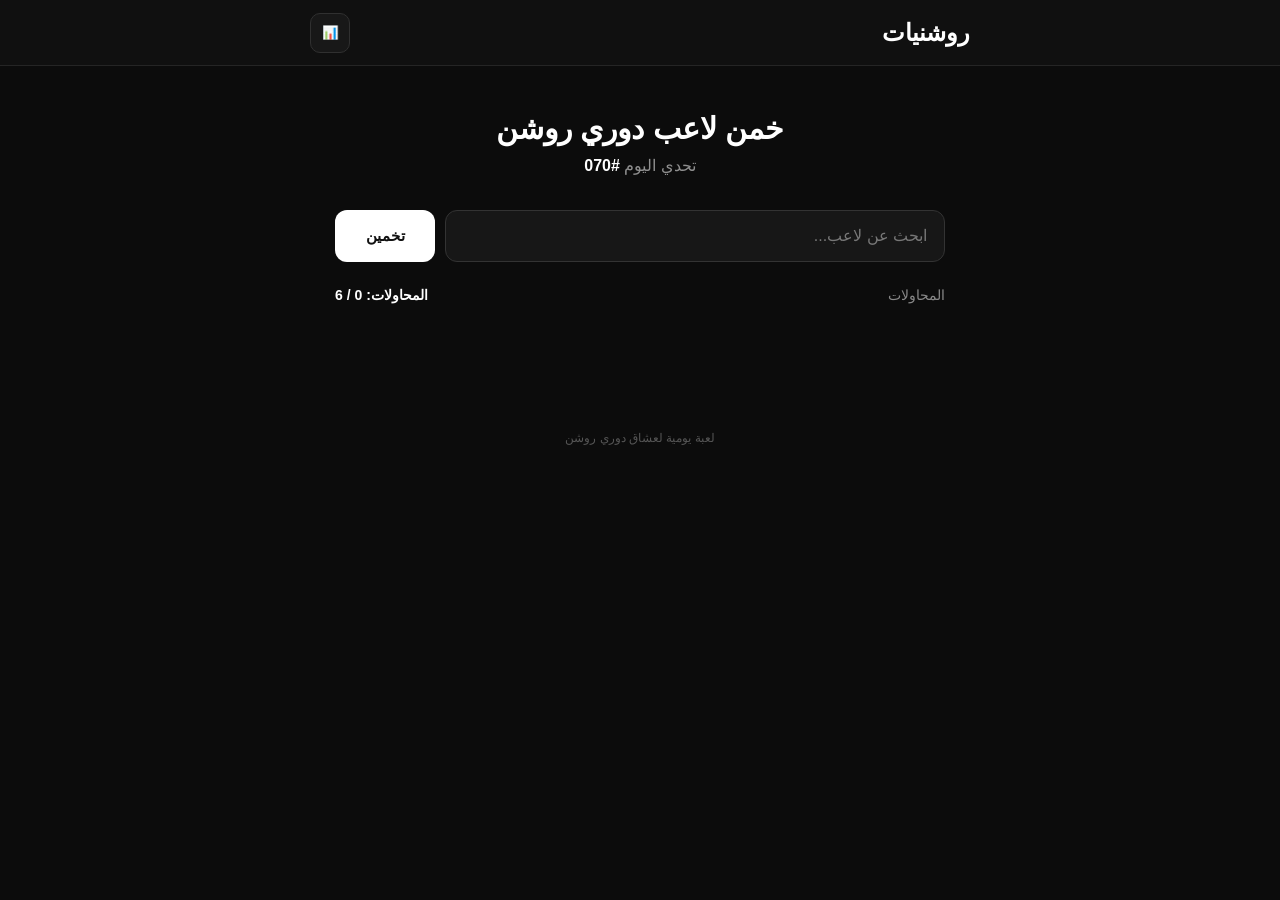
==== index.html @ 9f2ad2de "Add files via upload" ====
<!DOCTYPE html>
<html lang="ar" dir="rtl">

<head>
    <meta charset="UTF-8">
    <meta name="viewport" content="width=device-width, initial-scale=1.0">

    <title>خمن لاعب دوري روشن</title>

    <link rel="stylesheet" href="style.css">

   <script async src="https://pagead2.googlesyndication.com/pagead/js/adsbygoogle.js?client=ca-pub-7041048976719986"
     crossorigin="anonymous"></script>

     <link rel="icon" type="image/png" href="favicon.png">

</head>

<body>

    <header class="topbar">
        <div class="header-content">
            <div class="logo"> روشنيات</div>

            <div class="header-actions">

                <button class="icon-button"
                 title="الإحصائيات"
                 onclick="openStats()">
                 📊
                </button>
                
            </div>
        </div>
    </header>

    <main class="game-container">

        <section class="game-header">
            <h1>خمن لاعب دوري روشن</h1>

            <p class="challenge">
                تحدي اليوم
                <span>#<span id="challengeNumber"></span></span>
            </p>
        </section>


        <section class="search-section">

            <div class="search-area">

                <div class="input-wrapper">

                    <input
                        type="text"
                        id="playerInput"
                        placeholder="ابحث عن لاعب..."
                        autocomplete="off"
                    >

                    <div
                        id="suggestions"
                        class="suggestions">
                    </div>

                </div>

                <button
                    class="guess-button"
                    onclick="makeGuess()">
                    تخمين
                </button>

            </div>

        </section>


        <div class="attempts-bar">

            <span>المحاولات</span>

            <strong id="attempts">
                0 / 6
            </strong>

        </div>


        <section id="result"></section>


        <button
            id="shareButton"
            class="share-button"
            onclick="shareResult()"
            style="display: none;">
            مشاركة النتيجة
        </button>

           <div id="endCard" class="end-card" style="display: none;">

           <div class="end-icon" id="endIcon">🎉</div>

           <h2 id="endTitle">أحسنت!</h2>

           <p id="endMessage"></p>

           <div class="answer-card">
           <span>لاعب اليوم</span>
           <strong id="answerName"></strong>
           </div>

            <div class="next-challenge">
            <span>التحدي القادم بعد</span>
            <strong id="countdown">--:--:--</strong>
            </div>

            </div>

            <!-- نافذة الإحصائيات -->
<div id="statsModal" class="stats-modal">
    <div class="stats-box">

        <button class="close-stats" onclick="closeStats()">×</button>

        <h2>📊 إحصائياتك</h2>

        <div class="stats-grid">

            <div class="stat-item">
                <strong id="gamesPlayed">0</strong>
                <span>لعبت</span>
            </div>

            <div class="stat-item">
                <strong id="winPercentage">0%</strong>
                <span>نسبة الفوز</span>
            </div>

            <div class="stat-item">
                <strong id="currentStreak">0</strong>
                <span>السلسلة الحالية</span>
            </div>

            <div class="stat-item">
                <strong id="maxStreak">0</strong>
                <span>أفضل سلسلة</span>
            </div>

        </div>

    </div>
</div>

    </main>


    <footer>
        لعبة يومية لعشاق دوري روشن
    </footer>


    <script src="players.js"></script>
    <script src="script.js"></script>

</body>
</html>
---- style.css ----
* {
    box-sizing: border-box;
}

body {
    margin: 0;
    min-height: 100vh;

    font-family: Arial, sans-serif;

    background: #0c0c0c;
    color: #ffffff;

    direction: rtl;
}


/* HEADER */

.topbar {
    border-bottom: 1px solid #252525;
    background: #101010;
}

.header-content {
    max-width: 700px;
    height: 65px;

    margin: auto;
    padding: 0 20px;

    display: flex;
    align-items: center;
    justify-content: space-between;
}

.logo {
    font-weight: 900;
    font-size: 24px;
}

.header-actions {
    display: flex;
    gap: 8px;
}

.icon-button {
    width: 40px;
    height: 40px;

    padding: 0;

    border: 1px solid #303030;
    border-radius: 10px;

    background: #181818;
    color: white;

    cursor: pointer;
}


/* GAME */

.game-container {
    width: 100%;
    max-width: 650px;

    margin: auto;
    padding: 45px 20px 80px;
}

.game-header {
    text-align: center;
    margin-bottom: 35px;
}

.game-header h1 {
    margin: 0;

    font-size: 30px;
    font-weight: 800;
}

.challenge {
    margin-top: 10px;
    color: #8f8f8f;
}

.challenge span {
    color: #ffffff;
    font-weight: bold;
}


/* SEARCH */

.search-section {
    margin-bottom: 25px;
}

.search-area {
    display: flex;
    gap: 10px;
}

.input-wrapper {
    position: relative;
    flex: 1;
}

#playerInput {
    width: 100%;
    height: 52px;

    padding: 0 17px;

    border: 1px solid #333;
    border-radius: 12px;

    outline: none;

    background: #171717;
    color: white;

    font-size: 16px;
}

#playerInput:focus {
    border-color: #666;
}

#playerInput::placeholder {
    color: #777;
}

.guess-button {
    min-width: 100px;
    height: 52px;

    border: none;
    border-radius: 12px;

    background: #ffffff;
    color: #111111;

    font-size: 15px;
    font-weight: 800;

    cursor: pointer;
}


/* SUGGESTIONS */

.suggestions {
    display: none;

    position: absolute;

    top: 58px;
    right: 0;
    left: 0;

    z-index: 100;

    overflow: hidden;

    border: 1px solid #333;
    border-radius: 12px;

    background: #181818;

    box-shadow: 0 15px 35px rgba(0, 0, 0, 0.4);
}

.suggestion-item {
    padding: 13px 16px;

    text-align: right;

    border-bottom: 1px solid #292929;

    cursor: pointer;
}

.suggestion-item:last-child {
    border-bottom: none;
}

.suggestion-item:hover {
    background: #252525;
}

.suggestion-name {
    display: block;
    font-weight: 700;
}

.suggestion-club {
    display: block;

    margin-top: 4px;

    color: #888;
    font-size: 12px;
}


/* ATTEMPTS */

.attempts-bar {
    display: flex;
    justify-content: space-between;
    align-items: center;

    margin-bottom: 18px;

    color: #888;
    font-size: 14px;
}

.attempts-bar strong {
    color: white;
    direction: ltr;
    unicode-bidi: isolate;
}


/* RESULTS */

#result {
    display: flex;
    flex-direction: column;
    gap: 16px;
}

.guess-result {
    margin: 0;
}

.guess-result h3 {
    margin: 0 0 8px;

    font-size: 14px;
    font-weight: 700;

    color: #aaa;
}

.comparison {
    display: grid;

    grid-template-columns: repeat(6, 1fr);

    gap: 6px;
}

.info-box {
    min-height: 83px;

    padding: 8px 4px;

    border-radius: 10px;

    display: flex;
    flex-direction: column;
    align-items: center;
    justify-content: center;

    text-align: center;

    gap: 5px;
}

.info-box .label {
    font-size: 10px;
    opacity: 0.7;
}

.info-box strong {
    font-size: 12px;
}

.correct {
    background: #238636;
}

.wrong {
    background: #9e2a2a;
}


/* SHARE */

.share-button {
    display: block;

    width: 100%;
    height: 52px;

    margin: 30px auto 0;

    border: none;
    border-radius: 12px;

    background: #ffffff;
    color: #111;

    font-size: 16px;
    font-weight: 800;

    cursor: pointer;
}


/* FOOTER */

footer {
    padding: 30px 20px;

    text-align: center;

    color: #555;
    font-size: 12px;
}


/* MOBILE */

@media (max-width: 600px) {

    .game-container {
        padding-top: 35px;
    }

    .game-header h1 {
        font-size: 25px;
    }

    .comparison {
        grid-template-columns: repeat(3, 1fr);
    }

    .info-box {
        min-height: 75px;
    }

}


@media (max-width: 400px) {

    .search-area {
        flex-direction: column;
    }

    .guess-button {
        width: 100%;
    }

}

.arrow {
    display: block;
    width: 0;
    height: 0;
    margin-top: 3px;
}

.arrow.up {
    border-left: 6px solid transparent;
    border-right: 6px solid transparent;
    border-bottom: 8px solid white;
}

.arrow.down {
    border-left: 6px solid transparent;
    border-right: 6px solid transparent;
    border-top: 8px solid white;
}

.end-card {
    margin-top: 30px;
    padding: 28px;

    border: 1px solid #292929;
    border-radius: 16px;

    background: #141414;

    text-align: center;
}

.end-icon {
    margin-bottom: 8px;
    font-size: 32px;
}

.end-card h2 {
    margin: 0;
    font-size: 24px;
}

.end-card > p {
    margin: 8px 0 22px;
    color: #888;
}

.answer-card {
    padding: 16px;

    border: 1px solid #292929;
    border-radius: 12px;

    background: #0d0d0d;
}

.answer-card span {
    display: block;

    margin-bottom: 5px;

    color: #777;
    font-size: 12px;
}

.answer-card strong {
    font-size: 19px;
}

.next-challenge {
    margin-top: 22px;
}

.next-challenge span {
    display: block;

    margin-bottom: 6px;

    color: #777;
    font-size: 12px;
}

.next-challenge strong {
    direction: ltr;
    unicode-bidi: isolate;

    display: inline-block;

    font-size: 21px;
    letter-spacing: 2px;
}

/* ========================================
   نافذة الإحصائيات
======================================== */

.stats-modal {
    display: none;
    position: fixed;
    inset: 0;
    background: rgba(0, 0, 0, 0.75);
    z-index: 1000;

    align-items: center;
    justify-content: center;

    padding: 20px;
}

.stats-modal.show {
    display: flex;
}

.stats-box {
    position: relative;

    width: 100%;
    max-width: 430px;

    background: #161616;
    border: 1px solid #2b2b2b;
    border-radius: 18px;

    padding: 30px 20px 25px;

    text-align: center;
}

.stats-box h2 {
    margin: 0 0 25px;
    font-size: 22px;
    color: white;
}

.close-stats {
    position: absolute;
    top: 12px;
    left: 15px;

    border: none;
    background: transparent;

    color: #aaa;
    font-size: 28px;

    cursor: pointer;
}

.close-stats:hover {
    color: white;
}

.stats-grid {
    display: grid;
    grid-template-columns: repeat(4, 1fr);
    gap: 10px;
}

.stat-item {
    display: flex;
    flex-direction: column;
    align-items: center;

    gap: 6px;
}

.stat-item strong {
    font-size: 26px;
    color: white;
}

.stat-item span {
    font-size: 12px;
    color: #999;
}

/* للجوال */
@media (max-width: 500px) {
    .stats-grid {
        grid-template-columns: repeat(2, 1fr);
        gap: 20px;
    }
}
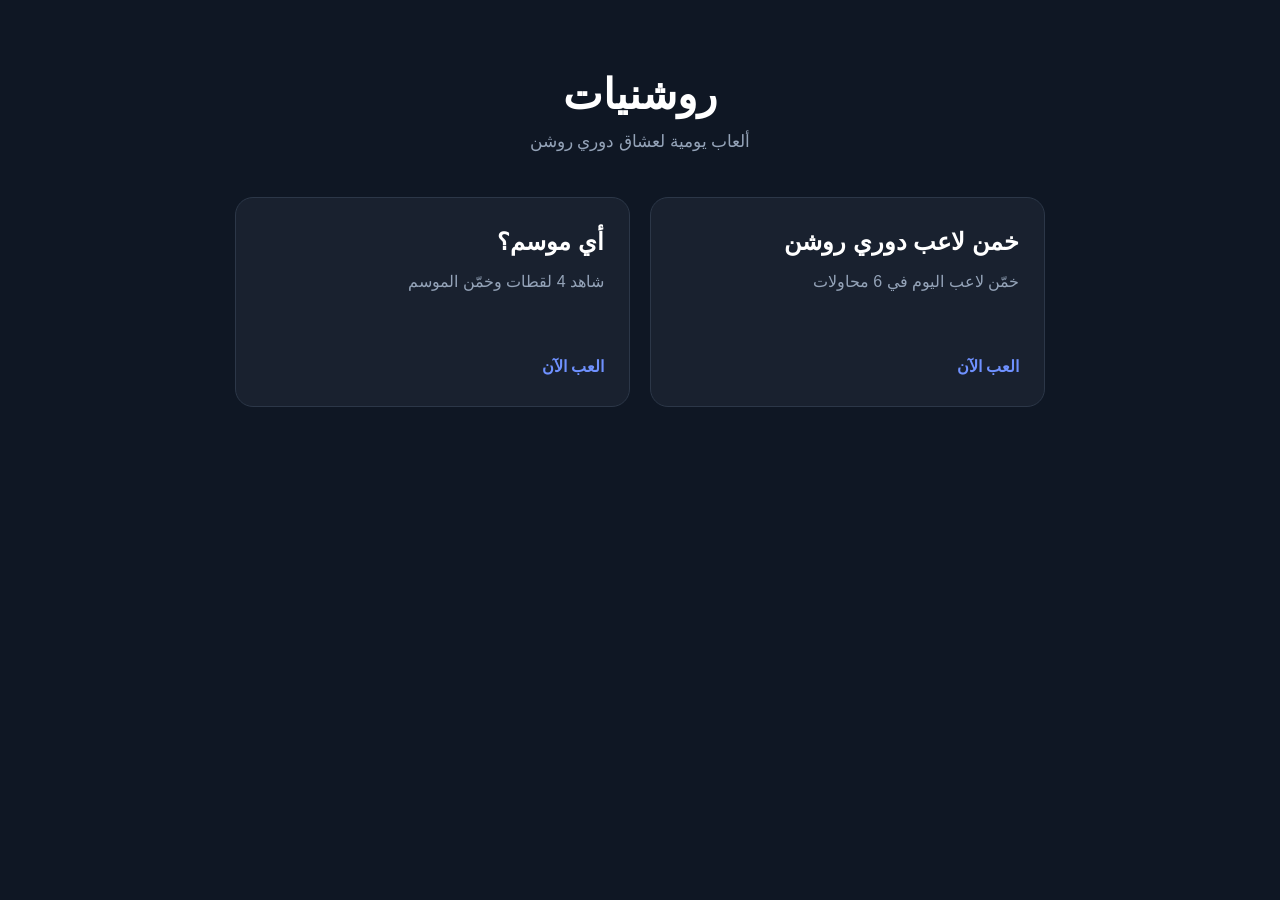
==== commit 6b7fef15: "Add files via upload" ====
--- a/index.html
+++ b/index.html
@@ -5,165 +5,35 @@
     <meta charset="UTF-8">
     <meta name="viewport" content="width=device-width, initial-scale=1.0">
 
-    <title>خمن لاعب دوري روشن</title>
+    <title>روشنيات</title>
 
-    <link rel="stylesheet" href="style.css">
-
-   <script async src="https://pagead2.googlesyndication.com/pagead/js/adsbygoogle.js?client=ca-pub-7041048976719986"
-     crossorigin="anonymous"></script>
-
-     <link rel="icon" type="image/png" href="favicon.png">
-
+    <link rel="icon" type="image/png" href="favicon.png">
+    <link rel="stylesheet" href="home.css">
 </head>
 
 <body>
 
-    <header class="topbar">
-        <div class="header-content">
-            <div class="logo"> روشنيات</div>
-
-            <div class="header-actions">
-
-                <button class="icon-button"
-                 title="الإحصائيات"
-                 onclick="openStats()">
-                 📊
-                </button>
-                
-            </div>
-        </div>
+    <header>
+        <h1>روشنيات</h1>
+        <p>ألعاب يومية لعشاق دوري روشن</p>
     </header>
 
-    <main class="game-container">
+    <main>
 
-        <section class="game-header">
-            <h1>خمن لاعب دوري روشن</h1>
+        <a href="guess/" class="game-card">
+            <h2>خمن لاعب دوري روشن</h2>
+            <p>خمّن لاعب اليوم في 6 محاولات</p>
+            <span>العب الآن</span>
+        </a>
 
-            <p class="challenge">
-                تحدي اليوم
-                <span>#<span id="challengeNumber"></span></span>
-            </p>
-        </section>
-
-
-        <section class="search-section">
-
-            <div class="search-area">
-
-                <div class="input-wrapper">
-
-                    <input
-                        type="text"
-                        id="playerInput"
-                        placeholder="ابحث عن لاعب..."
-                        autocomplete="off"
-                    >
-
-                    <div
-                        id="suggestions"
-                        class="suggestions">
-                    </div>
-
-                </div>
-
-                <button
-                    class="guess-button"
-                    onclick="makeGuess()">
-                    تخمين
-                </button>
-
-            </div>
-
-        </section>
-
-
-        <div class="attempts-bar">
-
-            <span>المحاولات</span>
-
-            <strong id="attempts">
-                0 / 6
-            </strong>
-
-        </div>
-
-
-        <section id="result"></section>
-
-
-        <button
-            id="shareButton"
-            class="share-button"
-            onclick="shareResult()"
-            style="display: none;">
-            مشاركة النتيجة
-        </button>
-
-           <div id="endCard" class="end-card" style="display: none;">
-
-           <div class="end-icon" id="endIcon">🎉</div>
-
-           <h2 id="endTitle">أحسنت!</h2>
-
-           <p id="endMessage"></p>
-
-           <div class="answer-card">
-           <span>لاعب اليوم</span>
-           <strong id="answerName"></strong>
-           </div>
-
-            <div class="next-challenge">
-            <span>التحدي القادم بعد</span>
-            <strong id="countdown">--:--:--</strong>
-            </div>
-
-            </div>
-
-            <!-- نافذة الإحصائيات -->
-<div id="statsModal" class="stats-modal">
-    <div class="stats-box">
-
-        <button class="close-stats" onclick="closeStats()">×</button>
-
-        <h2>📊 إحصائياتك</h2>
-
-        <div class="stats-grid">
-
-            <div class="stat-item">
-                <strong id="gamesPlayed">0</strong>
-                <span>لعبت</span>
-            </div>
-
-            <div class="stat-item">
-                <strong id="winPercentage">0%</strong>
-                <span>نسبة الفوز</span>
-            </div>
-
-            <div class="stat-item">
-                <strong id="currentStreak">0</strong>
-                <span>السلسلة الحالية</span>
-            </div>
-
-            <div class="stat-item">
-                <strong id="maxStreak">0</strong>
-                <span>أفضل سلسلة</span>
-            </div>
-
-        </div>
-
-    </div>
-</div>
+        <a href="season/" class="game-card">
+            <h2>أي موسم؟</h2>
+            <p>شاهد 4 لقطات وخمّن الموسم</p>
+            <span>العب الآن</span>
+        </a>
 
     </main>
 
+</body>
 
-    <footer>
-        لعبة يومية لعشاق دوري روشن
-    </footer>
-
-
-    <script src="players.js"></script>
-    <script src="script.js"></script>
-
-</body>
 </html>
--- a/home.css
+++ b/home.css
@@ -0,0 +1,98 @@
+* {
+    box-sizing: border-box;
+    margin: 0;
+    padding: 0;
+}
+
+body {
+    font-family: Arial, sans-serif;
+    direction: rtl;
+    background: #0f1724;
+    color: #ffffff;
+    min-height: 100vh;
+}
+
+header {
+    text-align: center;
+    padding: 70px 20px 45px;
+}
+
+header h1 {
+    font-size: 42px;
+    font-weight: 900;
+    margin-bottom: 12px;
+}
+
+header p {
+    color: #94a3b8;
+    font-size: 17px;
+}
+
+main {
+    width: 100%;
+    max-width: 850px;
+    margin: 0 auto;
+    padding: 0 20px 60px;
+
+    display: grid;
+    grid-template-columns: repeat(2, 1fr);
+    gap: 20px;
+}
+
+.game-card {
+    background: #19212f;
+    border: 1px solid #2c3748;
+    border-radius: 18px;
+    padding: 30px 25px;
+    min-height: 210px;
+
+    display: flex;
+    flex-direction: column;
+
+    color: #ffffff;
+    text-decoration: none;
+
+    transition: transform 0.2s ease, border-color 0.2s ease;
+}
+
+.game-card:hover {
+    transform: translateY(-4px);
+    border-color: #4f7cff;
+}
+
+.game-card h2 {
+    font-size: 24px;
+    margin-bottom: 12px;
+}
+
+.game-card p {
+    color: #94a3b8;
+    font-size: 16px;
+    line-height: 1.7;
+}
+
+.game-card span {
+    margin-top: auto;
+    padding-top: 25px;
+    font-size: 16px;
+    font-weight: 800;
+    color: #6f91ff;
+}
+
+@media (max-width: 650px) {
+    header {
+        padding-top: 50px;
+    }
+
+    header h1 {
+        font-size: 36px;
+    }
+
+    main {
+        grid-template-columns: 1fr;
+    }
+
+    .game-card {
+        min-height: 180px;
+    }
+}
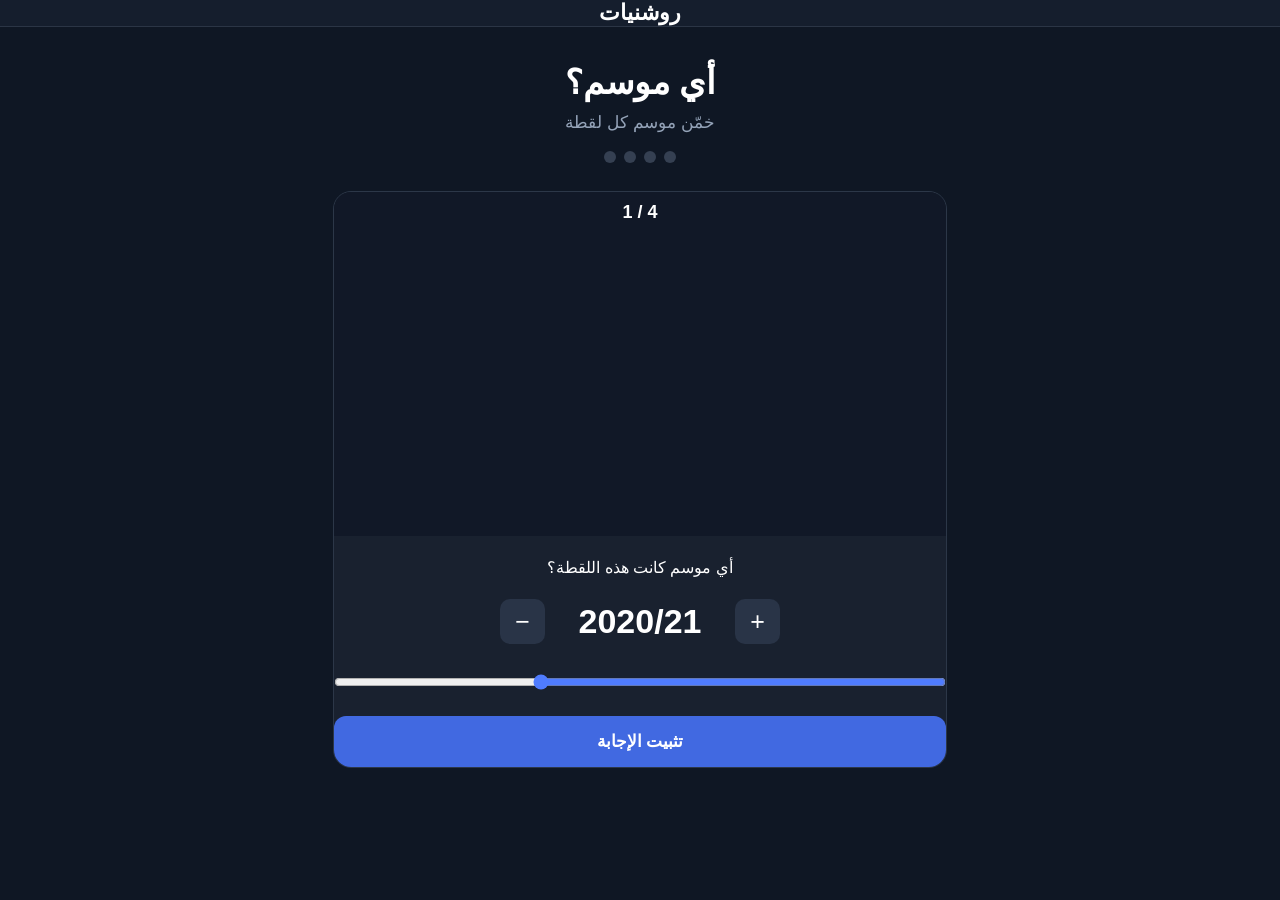
==== commit 4fd235f3: "Add files via upload" ====
--- a/index.html
+++ b/index.html
@@ -5,35 +5,121 @@
     <meta charset="UTF-8">
     <meta name="viewport" content="width=device-width, initial-scale=1.0">
 
-    <title>روشنيات</title>
+    <title>أي موسم؟ | روشنيات</title>
 
-    <link rel="icon" type="image/png" href="favicon.png">
-    <link rel="stylesheet" href="home.css">
+    <link rel="icon" type="image/png" href="../favicon.png">
+    <link rel="stylesheet" href="style.css">
 </head>
 
 <body>
 
-    <header>
-        <h1>روشنيات</h1>
-        <p>ألعاب يومية لعشاق دوري روشن</p>
+    <header class="topbar">
+        <div class="logo">روشنيات</div>
     </header>
 
-    <main>
+    <main class="game-container">
 
-        <a href="guess/" class="game-card">
-            <h2>خمن لاعب دوري روشن</h2>
-            <p>خمّن لاعب اليوم في 6 محاولات</p>
-            <span>العب الآن</span>
-        </a>
+        <section class="game-header">
+            <h1>أي موسم؟</h1>
+            <p>خمّن موسم كل لقطة</p>
 
-        <a href="season/" class="game-card">
-            <h2>أي موسم؟</h2>
-            <p>شاهد 4 لقطات وخمّن الموسم</p>
-            <span>العب الآن</span>
-        </a>
+            <div class="progress">
+                <span class="progress-item active"></span>
+                <span class="progress-item"></span>
+                <span class="progress-item"></span>
+                <span class="progress-item"></span>
+            </div>
+        </section>
+
+        <section class="clip-card">
+
+            <div class="clip-counter">
+                 <span id="currentClip">1</span> / 4
+            </div>
+
+            <div class="media-container">
+              <video id="gameMedia" autoplay muted loop playsinline></video>
+            </div>
+
+            <div class="season-picker">
+
+                <p class="question">أي موسم كانت هذه اللقطة؟</p>
+
+                <div class="season-control">
+    <button id="minusBtn">−</button>
+    <div id="seasonDisplay">2020/21</div>
+    <button id="plusBtn">+</button>
+</div>
+
+<input
+    type="range"
+    id="seasonSlider"
+    min="2008"
+    max="2026"
+    value="2020"
+    step="1"
+>
+
+
+
+<button id="submitBtn" class="submit-btn">تثبيت الإجابة</button>
+
+<div id="answerReveal" class="answer-reveal">
+
+    <div class="reveal-info">
+        <p>
+            إجابتك
+            <strong id="yourAnswer">—</strong>
+        </p>
+
+        <p>
+            الإجابة الصحيحة
+            <strong id="correctAnswer">—</strong>
+        </p>
+    </div>
+
+    <div id="pointsEarned" class="points-earned">
+        +0 نقطة
+    </div>
+
+    <button id="nextClipBtn" class="next-clip-btn">
+        المقطع التالي
+    </button>
+
+</div>
+
+            </div>
+
+        </section>
+
+        <section id="resultScreen" class="result-screen">
+         <h2>نتيجتك</h2>
+
+         <div class="final-score">
+          <span id="finalScore">0</span>
+          <span>/ 12</span>
+         </div>
+
+         <div id="resultColors" class="result-colors"></div>
+
+         <div id="resultDetails" class="result-details"></div>
+
+        <button id="copyResultBtn" class="copy-result-btn">
+                 نسخ النتيجة
+         </button>
+
+         <div class="next-challenge">
+            <p>التحدي القادم بعد</p>
+            <div id="countdown">00:00:00</div>
+         </div>
+
+         <p id="resultMessage"></p>
+       </section>
 
     </main>
 
+    <script src="clips.js"></script>
+    <script src="script.js"></script>
+
 </body>
-
 </html>
--- a/style.css
+++ b/style.css
@@ -0,0 +1,398 @@
+* {
+    box-sizing: border-box;
+    margin: 0;
+    padding: 0;
+}
+
+body {
+    font-family: Arial, sans-serif;
+    direction: rtl;
+    background: #0f1724;
+    color: #ffffff;
+    min-height: 100vh;
+}
+
+.topbar {
+    width: 100%;
+    background: #151e2d;
+    border-bottom: 1px solid #2b3545;
+}
+
+.header-content {
+    max-width: 700px;
+    margin: auto;
+    padding: 16px 20px;
+}
+
+.logo {
+    font-size: 22px;
+    font-weight: 900;
+}
+
+.game-container {
+    width: 100%;
+    max-width: 650px;
+    margin: 0 auto;
+    padding: 35px 18px 60px;
+}
+
+.game-header {
+    text-align: center;
+    margin-bottom: 28px;
+}
+
+.game-header h1 {
+    font-size: 34px;
+    margin-bottom: 10px;
+}
+
+.game-header p {
+    color: #94a3b8;
+    font-size: 17px;
+}
+
+.progress {
+    text-align: center;
+    color: #94a3b8;
+    font-weight: bold;
+    margin-bottom: 14px;
+}
+
+.clip-card {
+    background: #19212f;
+    border: 1px solid #2c3748;
+    border-radius: 18px;
+    overflow: hidden;
+    margin-bottom: 22px;
+}
+
+.media-container {
+    width: 100%;
+    aspect-ratio: 16 / 9;
+    background: #111827;
+    overflow: hidden;
+}
+
+#gameMedia {
+    width: 100%;
+    height: 100%;
+    object-fit: cover;
+    display: block;
+}
+
+.question {
+    padding: 22px;
+    text-align: center;
+}
+
+.question h2 {
+    font-size: 20px;
+    margin-bottom: 24px;
+}
+
+.season-control {
+    display: flex;
+    align-items: center;
+    justify-content: center;
+    gap: 20px;
+    margin-bottom: 20px;
+    direction: ltr;
+}
+
+.season-control button {
+    width: 45px;
+    height: 45px;
+    border: none;
+    border-radius: 10px;
+    background: #293447;
+    color: white;
+    font-size: 25px;
+    cursor: pointer;
+}
+
+.season-control button:hover {
+    background: #35445c;
+}
+
+#seasonDisplay {
+    min-width: 150px;
+    font-size: 34px;
+    font-weight: bold;
+    text-align: center;
+}
+
+input[type="range"] {
+    width: 100%;
+    accent-color: #4f7cff;
+    margin: 10px 0 6px;
+}
+
+.range-labels {
+    display: flex;
+    justify-content: space-between;
+    direction: ltr;
+    color: #77839a;
+    font-size: 14px;
+    margin-bottom: 22px;
+}
+
+.submit-btn {
+    width: 100%;
+    border: none;
+    border-radius: 12px;
+    padding: 15px;
+    background: #4169e1;
+    color: white;
+    font-size: 17px;
+    font-weight: bold;
+    cursor: pointer;
+    margin-top: 20px;
+}
+
+.submit-btn:hover {
+    background: #5279ec;
+}
+
+@media (max-width: 600px) {
+    .game-container {
+        padding-top: 25px;
+    }
+
+    .game-header h1 {
+        font-size: 29px;
+    }
+
+
+    #seasonDisplay {
+        font-size: 29px;
+    }
+}
+
+/* ===== تعديلات ترتيب الواجهة ===== */
+
+/* روشنيات في منتصف الهيدر */
+.topbar {
+    position: relative;
+    display: flex;
+    justify-content: center;
+    align-items: center;
+}
+
+.topbar .logo {
+    width: 100%;
+    text-align: center;
+}
+
+/* لازم الكرت يكون مرجع للعداد */
+.clip-card {
+    position: relative;
+}
+
+/* 1 / 5 في منتصف أعلى الكرت */
+.clip-counter {
+    position: absolute;
+    top: 10px;
+    left: 50%;
+    transform: translateX(-50%);
+    direction: ltr;
+    text-align: center;
+    color: white;
+    font-weight: 800;
+    font-size: 18px;
+    z-index: 20;
+}
+
+/* التاريخ القديم يسار والجديد يمين */
+.range-labels {
+    display: flex;
+    justify-content: space-between;
+    direction: ltr;
+    width: 100%;
+    margin-top: 8px;
+}
+
+.progress {
+    display: flex;
+    justify-content: center;
+    gap: 8px;
+    margin-top: 18px;
+    margin-bottom: 14px;
+}
+
+.progress-item {
+    width: 12px;
+    height: 12px;
+    border-radius: 50%;
+    background: #354052;
+}
+
+.progress-item.correct {
+    background: #22c55e;
+}
+
+.progress-item.close {
+    background: #eab308;
+}
+
+.progress-item.wrong {
+    background: #111827;
+}
+
+.result-screen {
+    display: none;
+    background: #19212f;
+    border: 1px solid #2c3748;
+    border-radius: 18px;
+    padding: 35px 20px;
+    text-align: center;
+}
+
+.result-screen h2 {
+    font-size: 26px;
+    margin-bottom: 20px;
+}
+
+.final-score {
+    font-size: 42px;
+    font-weight: 900;
+    margin-bottom: 15px;
+}
+
+#resultMessage {
+    color: #94a3b8;
+    font-size: 17px;
+}
+
+.result-colors {
+    display: flex;
+    justify-content: center;
+    gap: 8px;
+    margin: 20px 0 28px;
+}
+
+.result-color {
+    width: 42px;
+    height: 42px;
+    border-radius: 5px;
+    border: 2px solid rgba(255, 255, 255, 0.12);
+}
+
+.result-color.correct {
+    background: #22c55e;
+}
+
+.result-color.close {
+    background: #eab308;
+}
+
+.result-color.wrong {
+    background: #111827;
+}
+
+.result-details {
+    margin: 10px auto 25px;
+    max-width: 430px;
+    text-align: right;
+}
+
+.result-row {
+    color: #94a3b8;
+    font-size: 16px;
+    margin-bottom: 12px;
+    line-height: 1.5;
+}
+
+.copy-result-btn {
+    border: none;
+    border-radius: 12px;
+    padding: 14px 28px;
+    background: #293447;
+    color: white;
+    font-size: 17px;
+    font-weight: bold;
+    cursor: pointer;
+    margin-top: 10px;
+}
+
+.copy-result-btn:hover {
+    background: #35445c;
+}
+
+.next-challenge {
+    margin-top: 28px;
+    text-align: center;
+}
+
+.next-challenge p {
+    color: #94a3b8;
+    font-size: 14px;
+    margin-bottom: 8px;
+}
+
+#countdown {
+    font-size: 24px;
+    font-weight: 800;
+    direction: ltr;
+    letter-spacing: 2px;
+}
+
+
+.answer-reveal {
+    display: none;
+    margin-top: 22px;
+    padding-top: 22px;
+    border-top: 1px solid #2c3748;
+}
+
+.reveal-info {
+    text-align: right;
+    line-height: 1.8;
+}
+
+.reveal-info p {
+    color: #94a3b8;
+    font-size: 15px;
+}
+
+.reveal-info strong {
+    color: #ffffff;
+    font-size: 20px;
+    margin-right: 6px;
+}
+
+.points-earned {
+    width: fit-content;
+    margin: 18px 0;
+    padding: 10px 16px;
+    border-radius: 10px;
+    font-size: 20px;
+    font-weight: 800;
+}
+
+.points-earned.correct {
+    background: #166534;
+}
+
+.points-earned.close {
+    background: #854d0e;
+}
+
+.points-earned.wrong {
+    background: #111827;
+}
+
+.next-clip-btn {
+    width: 100%;
+    padding: 14px;
+    border: none;
+    border-radius: 10px;
+    background: #4169e1;
+    color: white;
+    font-size: 17px;
+    font-weight: 800;
+    cursor: pointer;
+}
+
+.next-clip-btn:hover {
+    opacity: 0.9;
+}
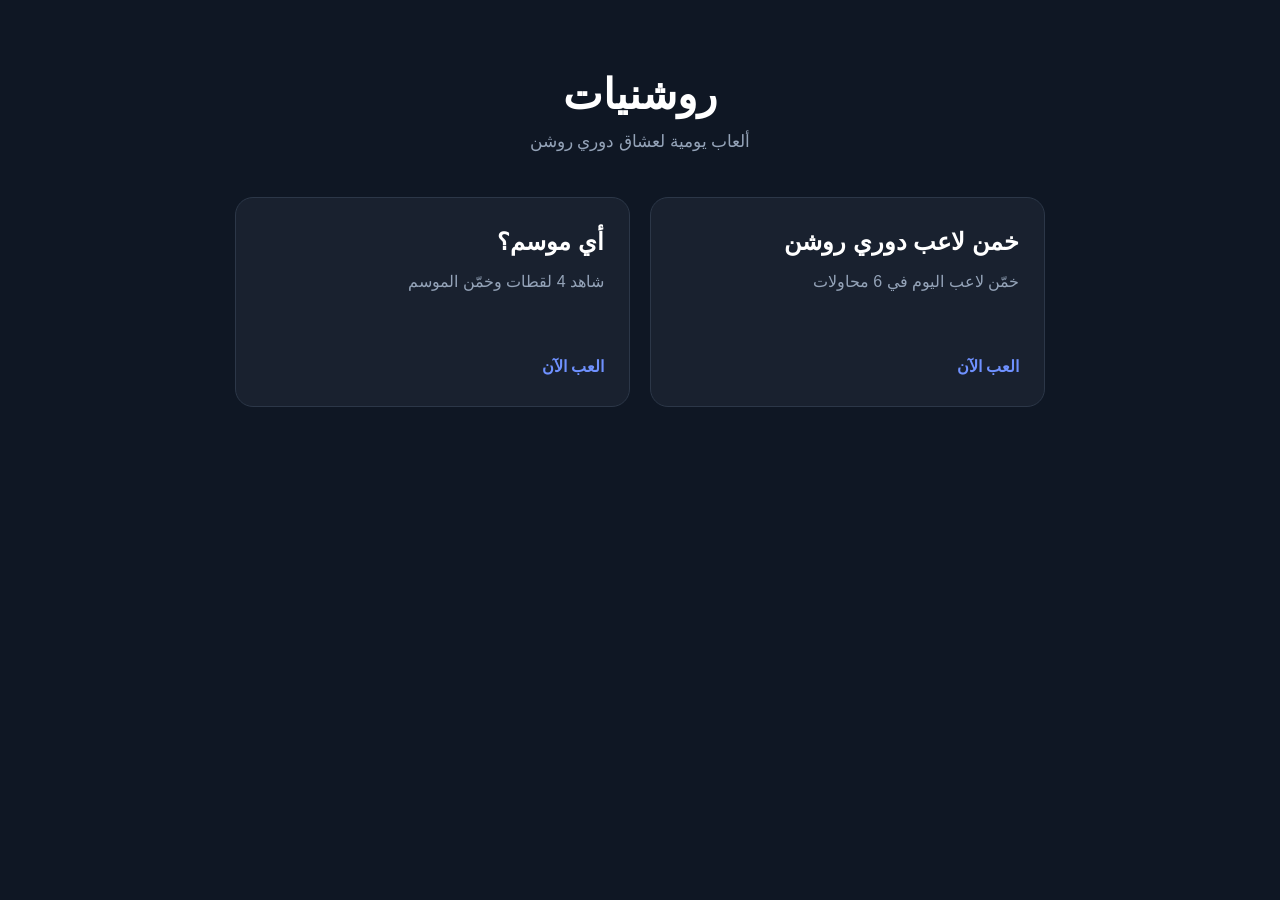
==== commit c7271b49: "Add files via upload" ====
--- a/index.html
+++ b/index.html
@@ -5,121 +5,39 @@
     <meta charset="UTF-8">
     <meta name="viewport" content="width=device-width, initial-scale=1.0">
 
-    <title>أي موسم؟ | روشنيات</title>
+    <title>روشنيات</title>
 
-    <link rel="icon" type="image/png" href="../favicon.png">
-    <link rel="stylesheet" href="style.css">
+    <link rel="icon" type="image/png" href="favicon.png">
+    <link rel="stylesheet" href="home.css">
+
+<script async src="https://pagead2.googlesyndication.com/pagead/js/adsbygoogle.js?client=ca-pub-7041048976719986"
+     crossorigin="anonymous"></script>
+
 </head>
 
 <body>
 
-    <header class="topbar">
-        <div class="logo">روشنيات</div>
+    <header>
+        <h1>روشنيات</h1>
+        <p>ألعاب يومية لعشاق دوري روشن</p>
     </header>
 
-    <main class="game-container">
+    <main>
 
-        <section class="game-header">
-            <h1>أي موسم؟</h1>
-            <p>خمّن موسم كل لقطة</p>
+        <a href="guess/" class="game-card">
+            <h2>خمن لاعب دوري روشن</h2>
+            <p>خمّن لاعب اليوم في 6 محاولات</p>
+            <span>العب الآن</span>
+        </a>
 
-            <div class="progress">
-                <span class="progress-item active"></span>
-                <span class="progress-item"></span>
-                <span class="progress-item"></span>
-                <span class="progress-item"></span>
-            </div>
-        </section>
-
-        <section class="clip-card">
-
-            <div class="clip-counter">
-                 <span id="currentClip">1</span> / 4
-            </div>
-
-            <div class="media-container">
-              <video id="gameMedia" autoplay muted loop playsinline></video>
-            </div>
-
-            <div class="season-picker">
-
-                <p class="question">أي موسم كانت هذه اللقطة؟</p>
-
-                <div class="season-control">
-    <button id="minusBtn">−</button>
-    <div id="seasonDisplay">2020/21</div>
-    <button id="plusBtn">+</button>
-</div>
-
-<input
-    type="range"
-    id="seasonSlider"
-    min="2008"
-    max="2026"
-    value="2020"
-    step="1"
->
-
-
-
-<button id="submitBtn" class="submit-btn">تثبيت الإجابة</button>
-
-<div id="answerReveal" class="answer-reveal">
-
-    <div class="reveal-info">
-        <p>
-            إجابتك
-            <strong id="yourAnswer">—</strong>
-        </p>
-
-        <p>
-            الإجابة الصحيحة
-            <strong id="correctAnswer">—</strong>
-        </p>
-    </div>
-
-    <div id="pointsEarned" class="points-earned">
-        +0 نقطة
-    </div>
-
-    <button id="nextClipBtn" class="next-clip-btn">
-        المقطع التالي
-    </button>
-
-</div>
-
-            </div>
-
-        </section>
-
-        <section id="resultScreen" class="result-screen">
-         <h2>نتيجتك</h2>
-
-         <div class="final-score">
-          <span id="finalScore">0</span>
-          <span>/ 12</span>
-         </div>
-
-         <div id="resultColors" class="result-colors"></div>
-
-         <div id="resultDetails" class="result-details"></div>
-
-        <button id="copyResultBtn" class="copy-result-btn">
-                 نسخ النتيجة
-         </button>
-
-         <div class="next-challenge">
-            <p>التحدي القادم بعد</p>
-            <div id="countdown">00:00:00</div>
-         </div>
-
-         <p id="resultMessage"></p>
-       </section>
+        <a href="season/" class="game-card">
+            <h2>أي موسم؟</h2>
+            <p>شاهد 4 لقطات وخمّن الموسم</p>
+            <span>العب الآن</span>
+        </a>
 
     </main>
 
-    <script src="clips.js"></script>
-    <script src="script.js"></script>
+</body>
 
-</body>
 </html>
--- a/home.css
+++ b/home.css
@@ -0,0 +1,98 @@
+* {
+    box-sizing: border-box;
+    margin: 0;
+    padding: 0;
+}
+
+body {
+    font-family: Arial, sans-serif;
+    direction: rtl;
+    background: #0f1724;
+    color: #ffffff;
+    min-height: 100vh;
+}
+
+header {
+    text-align: center;
+    padding: 70px 20px 45px;
+}
+
+header h1 {
+    font-size: 42px;
+    font-weight: 900;
+    margin-bottom: 12px;
+}
+
+header p {
+    color: #94a3b8;
+    font-size: 17px;
+}
+
+main {
+    width: 100%;
+    max-width: 850px;
+    margin: 0 auto;
+    padding: 0 20px 60px;
+
+    display: grid;
+    grid-template-columns: repeat(2, 1fr);
+    gap: 20px;
+}
+
+.game-card {
+    background: #19212f;
+    border: 1px solid #2c3748;
+    border-radius: 18px;
+    padding: 30px 25px;
+    min-height: 210px;
+
+    display: flex;
+    flex-direction: column;
+
+    color: #ffffff;
+    text-decoration: none;
+
+    transition: transform 0.2s ease, border-color 0.2s ease;
+}
+
+.game-card:hover {
+    transform: translateY(-4px);
+    border-color: #4f7cff;
+}
+
+.game-card h2 {
+    font-size: 24px;
+    margin-bottom: 12px;
+}
+
+.game-card p {
+    color: #94a3b8;
+    font-size: 16px;
+    line-height: 1.7;
+}
+
+.game-card span {
+    margin-top: auto;
+    padding-top: 25px;
+    font-size: 16px;
+    font-weight: 800;
+    color: #6f91ff;
+}
+
+@media (max-width: 650px) {
+    header {
+        padding-top: 50px;
+    }
+
+    header h1 {
+        font-size: 36px;
+    }
+
+    main {
+        grid-template-columns: 1fr;
+    }
+
+    .game-card {
+        min-height: 180px;
+    }
+}
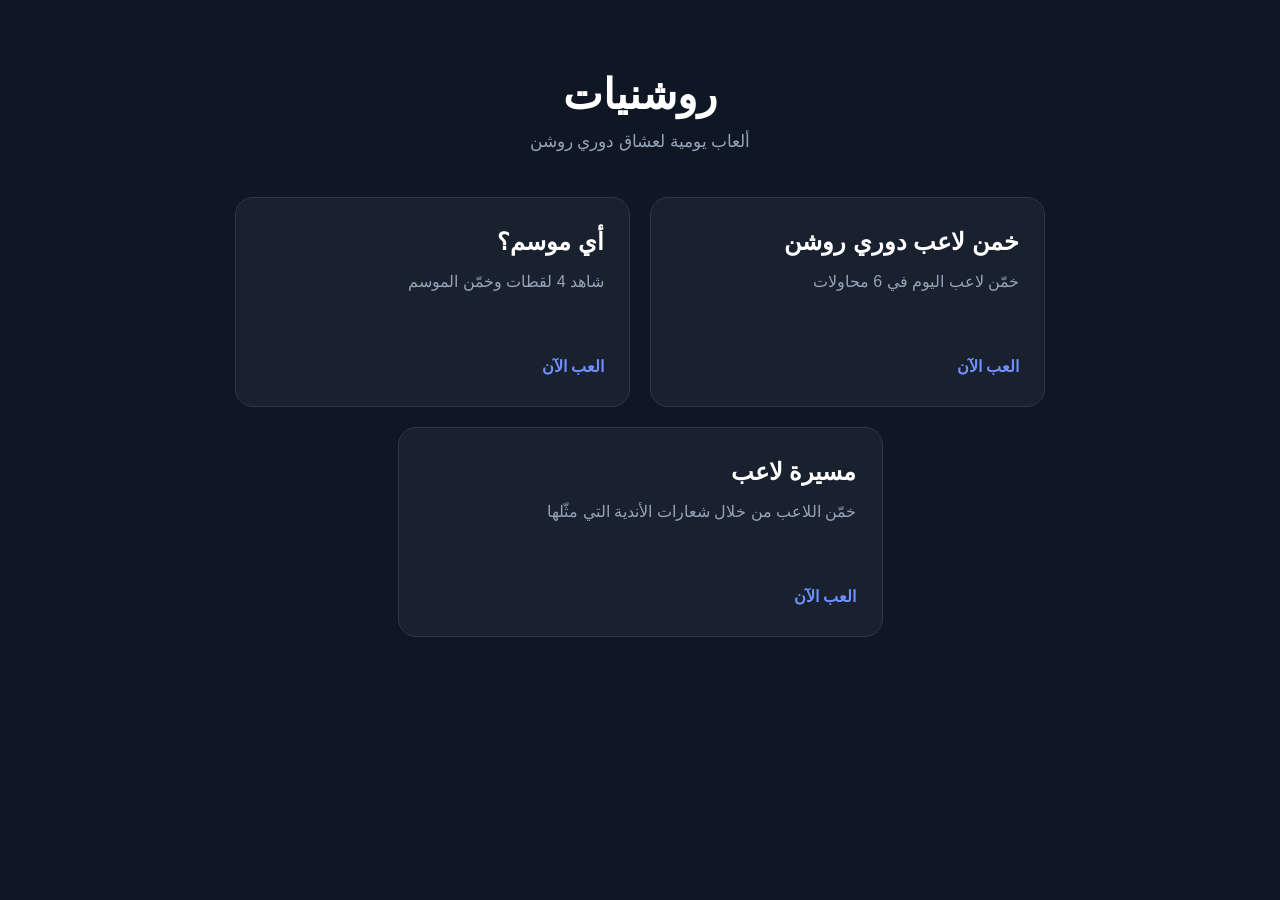
==== commit 17c9250e: "Add files via upload" ====
--- a/index.html
+++ b/index.html
@@ -2,6 +2,17 @@
 <html lang="ar" dir="rtl">
 
 <head>
+
+<!-- Google tag (gtag.js) -->
+<script async src="https://www.googletagmanager.com/gtag/js?id=G-B7DMKMZ108"></script>
+<script>
+  window.dataLayer = window.dataLayer || [];
+  function gtag(){dataLayer.push(arguments);}
+  gtag('js', new Date());
+
+  gtag('config', 'G-B7DMKMZ108');
+</script>
+
     <meta charset="UTF-8">
     <meta name="viewport" content="width=device-width, initial-scale=1.0">
 
@@ -36,6 +47,14 @@
             <span>العب الآن</span>
         </a>
 
+
+        <a href="career/" class="game-card">
+        <h2>مسيرة لاعب</h2>
+        <p>خمّن اللاعب من خلال شعارات الأندية التي مثّلها</p>
+        <span>العب الآن</span>
+        </a>
+
+
     </main>
 
 </body>
--- a/home.css
+++ b/home.css
@@ -95,4 +95,14 @@
     .game-card {
         min-height: 180px;
     }
-}+}
+
+
+@media (min-width: 601px) {
+    .game-card:last-child:nth-child(odd) {
+        grid-column: 1 / -1;
+        justify-self: center;
+        width: 100%;
+        max-width: 485px;
+    }
+}
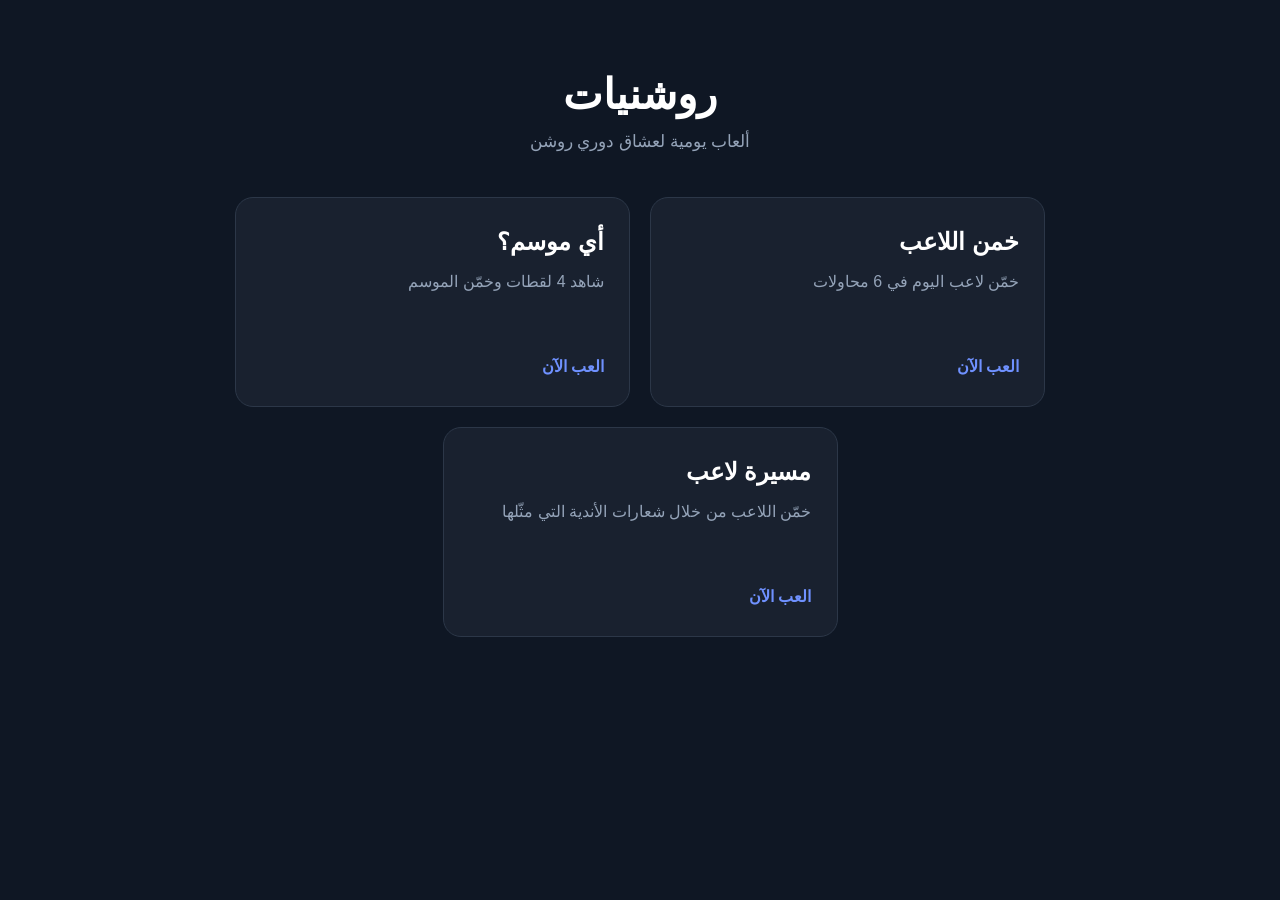
==== commit 3f9e2f38: "Add files via upload" ====
--- a/index.html
+++ b/index.html
@@ -36,7 +36,7 @@
     <main>
 
         <a href="guess/" class="game-card">
-            <h2>خمن لاعب دوري روشن</h2>
+            <h2>خمن اللاعب</h2>
             <p>خمّن لاعب اليوم في 6 محاولات</p>
             <span>العب الآن</span>
         </a>
--- a/home.css
+++ b/home.css
@@ -98,11 +98,12 @@
 }
 
 
-@media (min-width: 601px) {
+
+/* توسيط اللعبة الثالثة على الكمبيوتر */
+@media (min-width: 651px) {
     .game-card:last-child:nth-child(odd) {
         grid-column: 1 / -1;
+        width: calc(50% - 10px);
         justify-self: center;
-        width: 100%;
-        max-width: 485px;
     }
 }
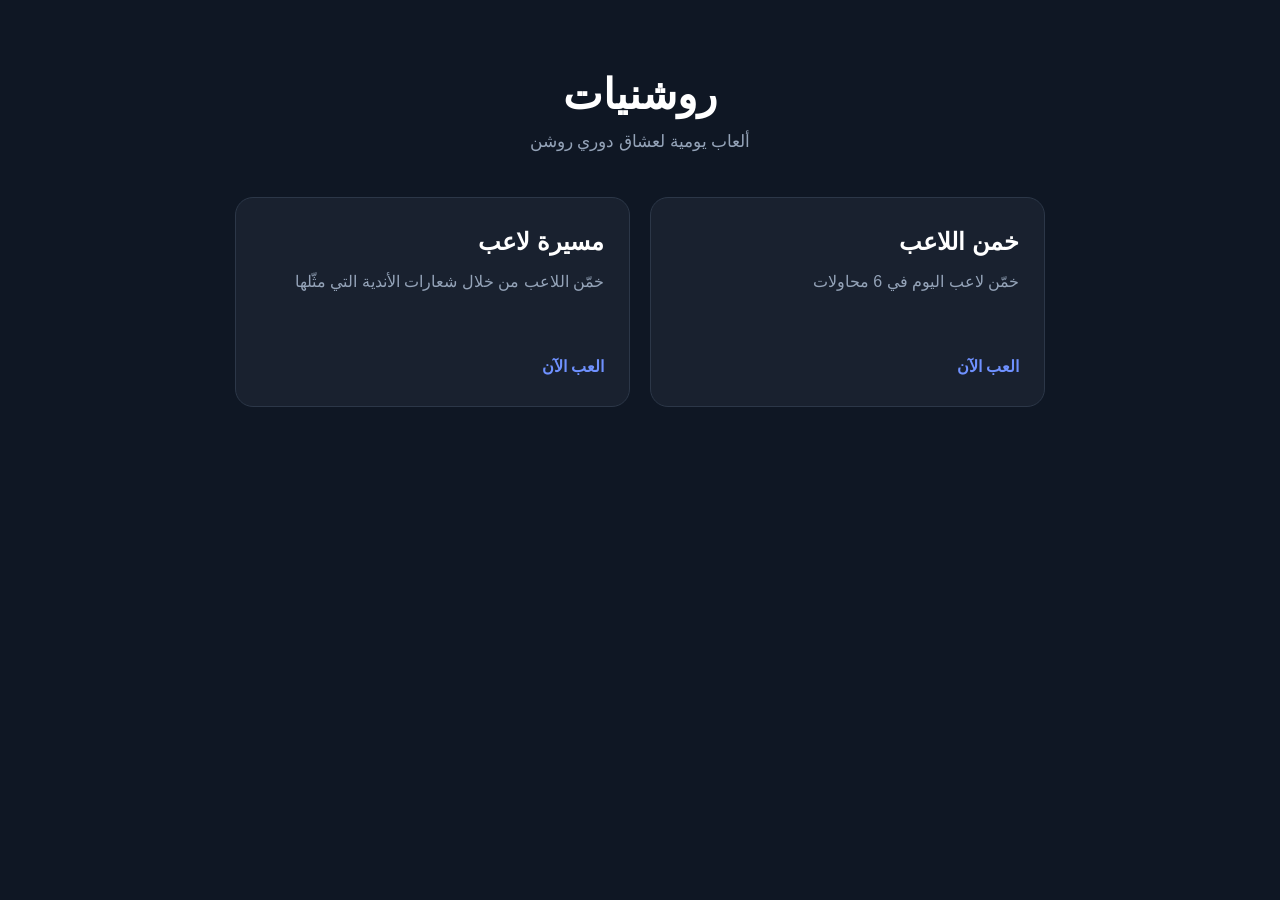
==== commit a6a2059e: "Add files via upload" ====
--- a/index.html
+++ b/index.html
@@ -41,11 +41,13 @@
             <span>العب الآن</span>
         </a>
 
-        <a href="season/" class="game-card">
-            <h2>أي موسم؟</h2>
-            <p>شاهد 4 لقطات وخمّن الموسم</p>
-            <span>العب الآن</span>
-        </a>
+       <!--
+<a href="season/" class="game-card">
+    <h2>أي موسم؟</h2>
+    <p>شاهد 4 لقطات وخمّن الموسم</p>
+    <span>العب الآن</span>
+</a>
+-->
 
 
         <a href="career/" class="game-card">
